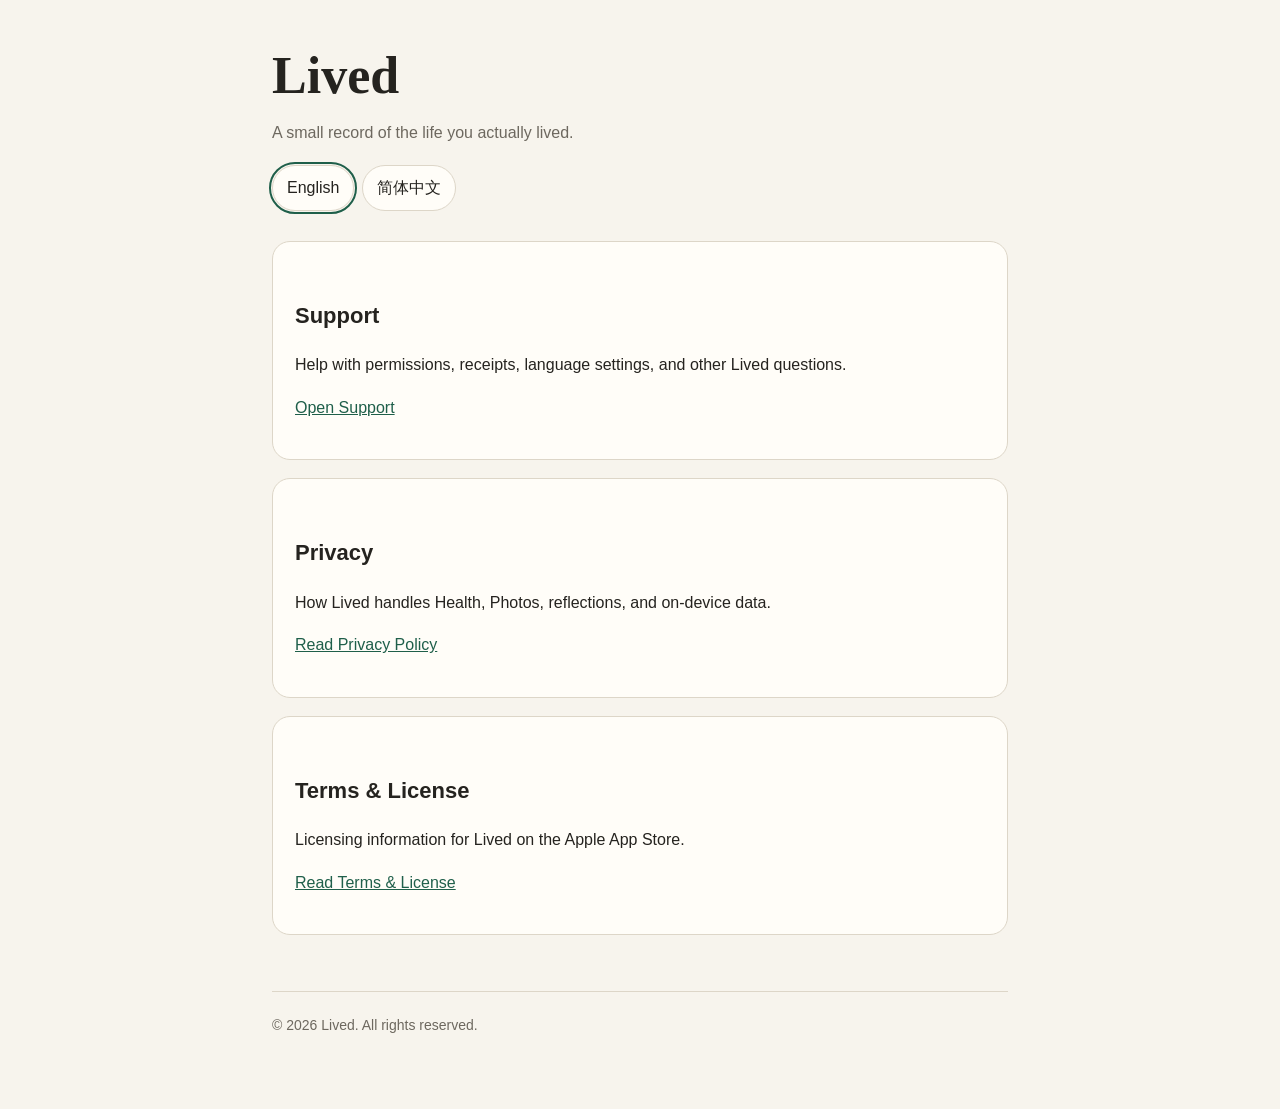
==== index.html @ e6004756 "Lived support & legal site (bilingual)" ====
<!doctype html><html lang="en"><head><meta charset="utf-8"><meta name="viewport" content="width=device-width,initial-scale=1"><title>Lived — Support & Legal</title><link rel="stylesheet" href="styles.css"></head><body><main>
<h1>Lived</h1><p class="muted">A small record of the life you actually lived.</p>
<div class="lang-switch"><button data-lang-button="en" aria-pressed="true">English</button><button data-lang-button="zh-Hans" aria-pressed="false">简体中文</button></div>
<section data-lang="en">
<div class="card"><h2>Support</h2><p>Help with permissions, receipts, language settings, and other Lived questions.</p><p><a href="support.html">Open Support</a></p></div>
<div class="card"><h2>Privacy</h2><p>How Lived handles Health, Photos, reflections, and on-device data.</p><p><a href="privacy.html">Read Privacy Policy</a></p></div>
<div class="card"><h2>Terms & License</h2><p>Licensing information for Lived on the Apple App Store.</p><p><a href="terms.html">Read Terms & License</a></p></div>
</section>
<section data-lang="zh-Hans" hidden>
<div class="card"><h2>支持</h2><p>获取有关权限、每日回执、语言设置以及其他 Lived 问题的帮助。</p><p><a href="support.html">打开支持页面</a></p></div>
<div class="card"><h2>隐私</h2><p>了解 Lived 如何处理健康、照片、文字记录以及设备端数据。</p><p><a href="privacy.html">阅读隐私政策</a></p></div>
<div class="card"><h2>条款与许可</h2><p>了解通过 Apple App Store 下载 Lived 时适用的软件许可。</p><p><a href="terms.html">阅读条款与许可</a></p></div>
</section><footer>© 2026 Lived. All rights reserved.</footer></main><script src="site.js"></script></body></html>
---- styles.css ----
:root{color-scheme:light dark;--bg:#f7f4ed;--card:#fffdf8;--text:#25231f;--muted:#6d685f;--line:#ddd6c8;--accent:#1f5f4a}
@media(prefers-color-scheme:dark){:root{--bg:#171613;--card:#211f1b;--text:#f2eee5;--muted:#b8b1a5;--line:#3c3932;--accent:#84c7ac}}
*{box-sizing:border-box}body{margin:0;background:var(--bg);color:var(--text);font-family:-apple-system,BlinkMacSystemFont,"Helvetica Neue",Arial,sans-serif;line-height:1.65}
main{max-width:780px;margin:0 auto;padding:48px 22px 72px}nav{display:flex;flex-wrap:wrap;gap:14px;margin-bottom:36px}a{color:var(--accent)}
h1{font-family:ui-serif,Georgia,serif;font-size:clamp(34px,7vw,52px);line-height:1.08;margin:0 0 12px}h2{margin-top:34px;font-size:22px}h3{margin-top:26px;font-size:18px}
p,li{font-size:16px}.muted{color:var(--muted)}.card{background:var(--card);border:1px solid var(--line);border-radius:18px;padding:22px;margin:18px 0}
.lang-switch{display:flex;gap:8px;margin:18px 0 30px}.lang-switch button{border:1px solid var(--line);background:var(--card);color:var(--text);border-radius:999px;padding:9px 14px;font:inherit;cursor:pointer}
.lang-switch button[aria-pressed="true"]{outline:2px solid var(--accent);outline-offset:1px}footer{margin-top:56px;padding-top:22px;border-top:1px solid var(--line);color:var(--muted);font-size:14px}[hidden]{display:none!important}
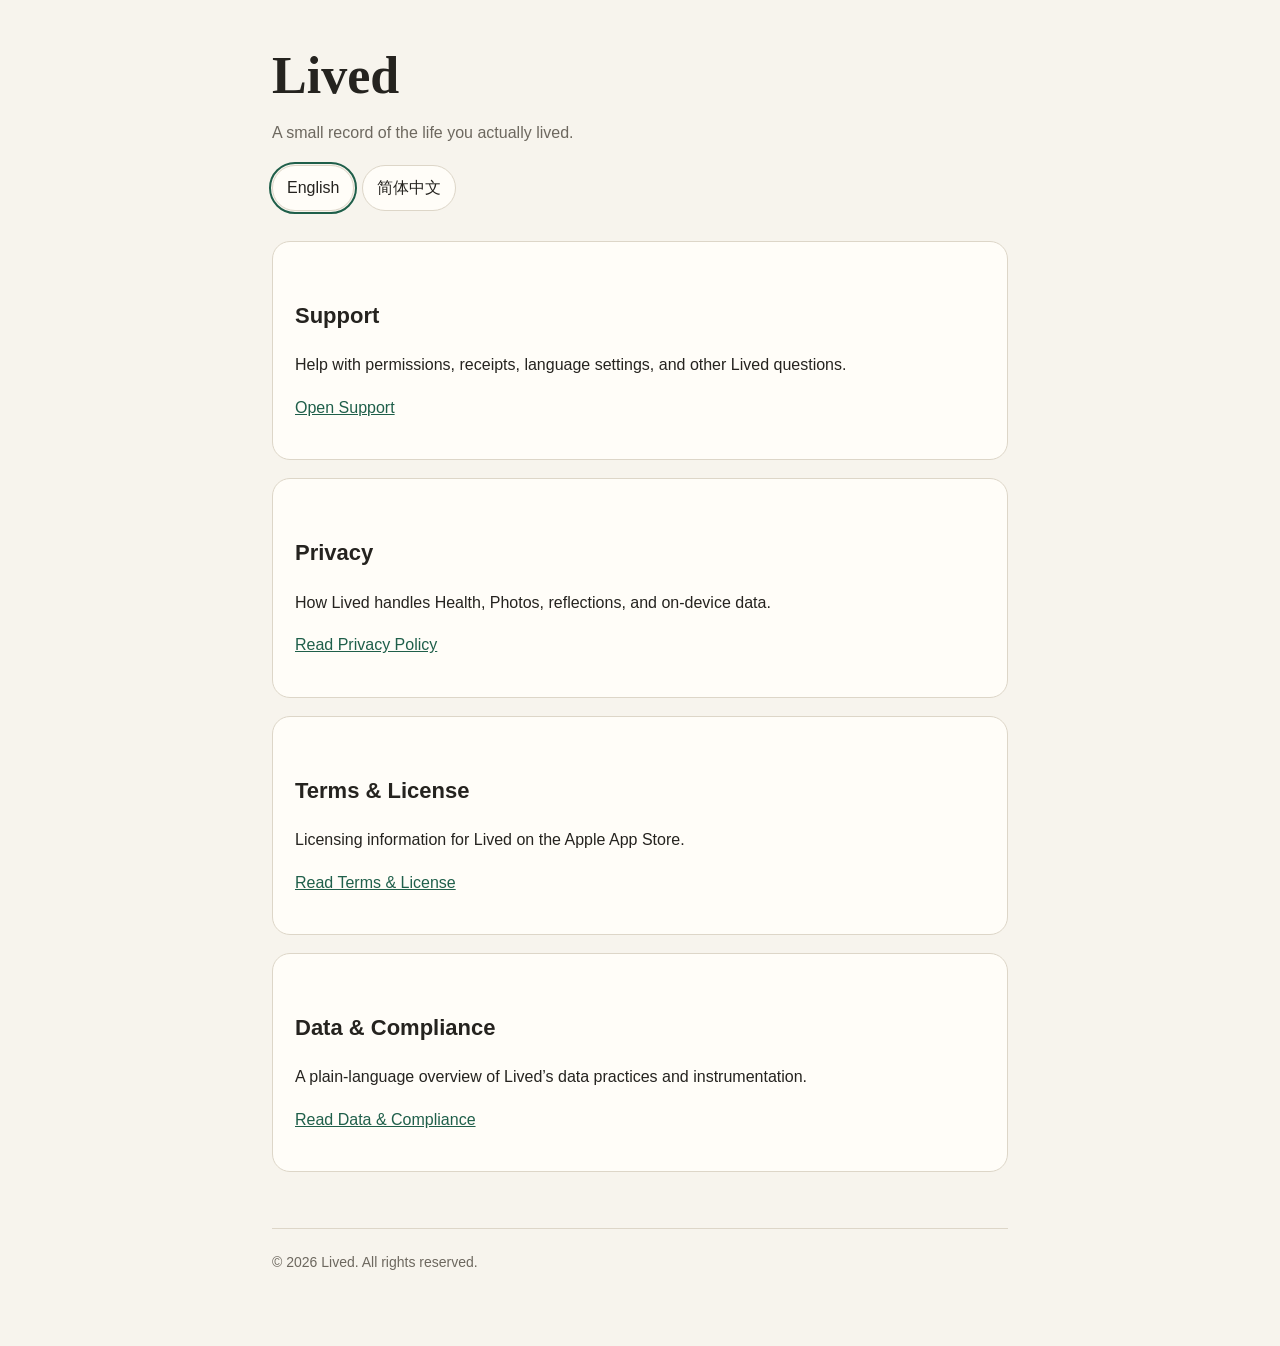
==== commit 1d1ff842: "Publish final Lived legal and compliance pages" ====
--- a/index.html
+++ b/index.html
@@ -5,9 +5,11 @@
 <div class="card"><h2>Support</h2><p>Help with permissions, receipts, language settings, and other Lived questions.</p><p><a href="support.html">Open Support</a></p></div>
 <div class="card"><h2>Privacy</h2><p>How Lived handles Health, Photos, reflections, and on-device data.</p><p><a href="privacy.html">Read Privacy Policy</a></p></div>
 <div class="card"><h2>Terms & License</h2><p>Licensing information for Lived on the Apple App Store.</p><p><a href="terms.html">Read Terms & License</a></p></div>
+<div class="card"><h2>Data &amp; Compliance</h2><p>A plain-language overview of Lived’s data practices and instrumentation.</p><p><a href="data.html">Read Data &amp; Compliance</a></p></div>
 </section>
 <section data-lang="zh-Hans" hidden>
 <div class="card"><h2>支持</h2><p>获取有关权限、每日回执、语言设置以及其他 Lived 问题的帮助。</p><p><a href="support.html">打开支持页面</a></p></div>
 <div class="card"><h2>隐私</h2><p>了解 Lived 如何处理健康、照片、文字记录以及设备端数据。</p><p><a href="privacy.html">阅读隐私政策</a></p></div>
 <div class="card"><h2>条款与许可</h2><p>了解通过 Apple App Store 下载 Lived 时适用的软件许可。</p><p><a href="terms.html">阅读条款与许可</a></p></div>
-</section><footer>© 2026 Lived. All rights reserved.</footer></main><script src="site.js"></script></body></html>+<div class="card"><h2>数据与合规</h2><p>了解 Lived 的数据处理和诊断工具概览。</p><p><a href="data.html">阅读数据与合规说明</a></p></div>
+</section><footer>© 2026 Lived. All rights reserved.</footer></main><script src="site.js"></script></body></html>
--- a/styles.css
+++ b/styles.css
@@ -3,6 +3,6 @@
 *{box-sizing:border-box}body{margin:0;background:var(--bg);color:var(--text);font-family:-apple-system,BlinkMacSystemFont,"Helvetica Neue",Arial,sans-serif;line-height:1.65}
 main{max-width:780px;margin:0 auto;padding:48px 22px 72px}nav{display:flex;flex-wrap:wrap;gap:14px;margin-bottom:36px}a{color:var(--accent)}
 h1{font-family:ui-serif,Georgia,serif;font-size:clamp(34px,7vw,52px);line-height:1.08;margin:0 0 12px}h2{margin-top:34px;font-size:22px}h3{margin-top:26px;font-size:18px}
-p,li{font-size:16px}.muted{color:var(--muted)}.card{background:var(--card);border:1px solid var(--line);border-radius:18px;padding:22px;margin:18px 0}
+p,li{font-size:16px}.muted{color:var(--muted)}.card{background:var(--card);border:1px solid var(--line);border-radius:18px;padding:22px;margin:18px 0}table{width:100%;border-collapse:collapse;margin:16px 0}caption{text-align:left;margin-bottom:8px}th,td{text-align:left;vertical-align:top;padding:10px;border-bottom:1px solid var(--line)}
 .lang-switch{display:flex;gap:8px;margin:18px 0 30px}.lang-switch button{border:1px solid var(--line);background:var(--card);color:var(--text);border-radius:999px;padding:9px 14px;font:inherit;cursor:pointer}
 .lang-switch button[aria-pressed="true"]{outline:2px solid var(--accent);outline-offset:1px}footer{margin-top:56px;padding-top:22px;border-top:1px solid var(--line);color:var(--muted);font-size:14px}[hidden]{display:none!important}
